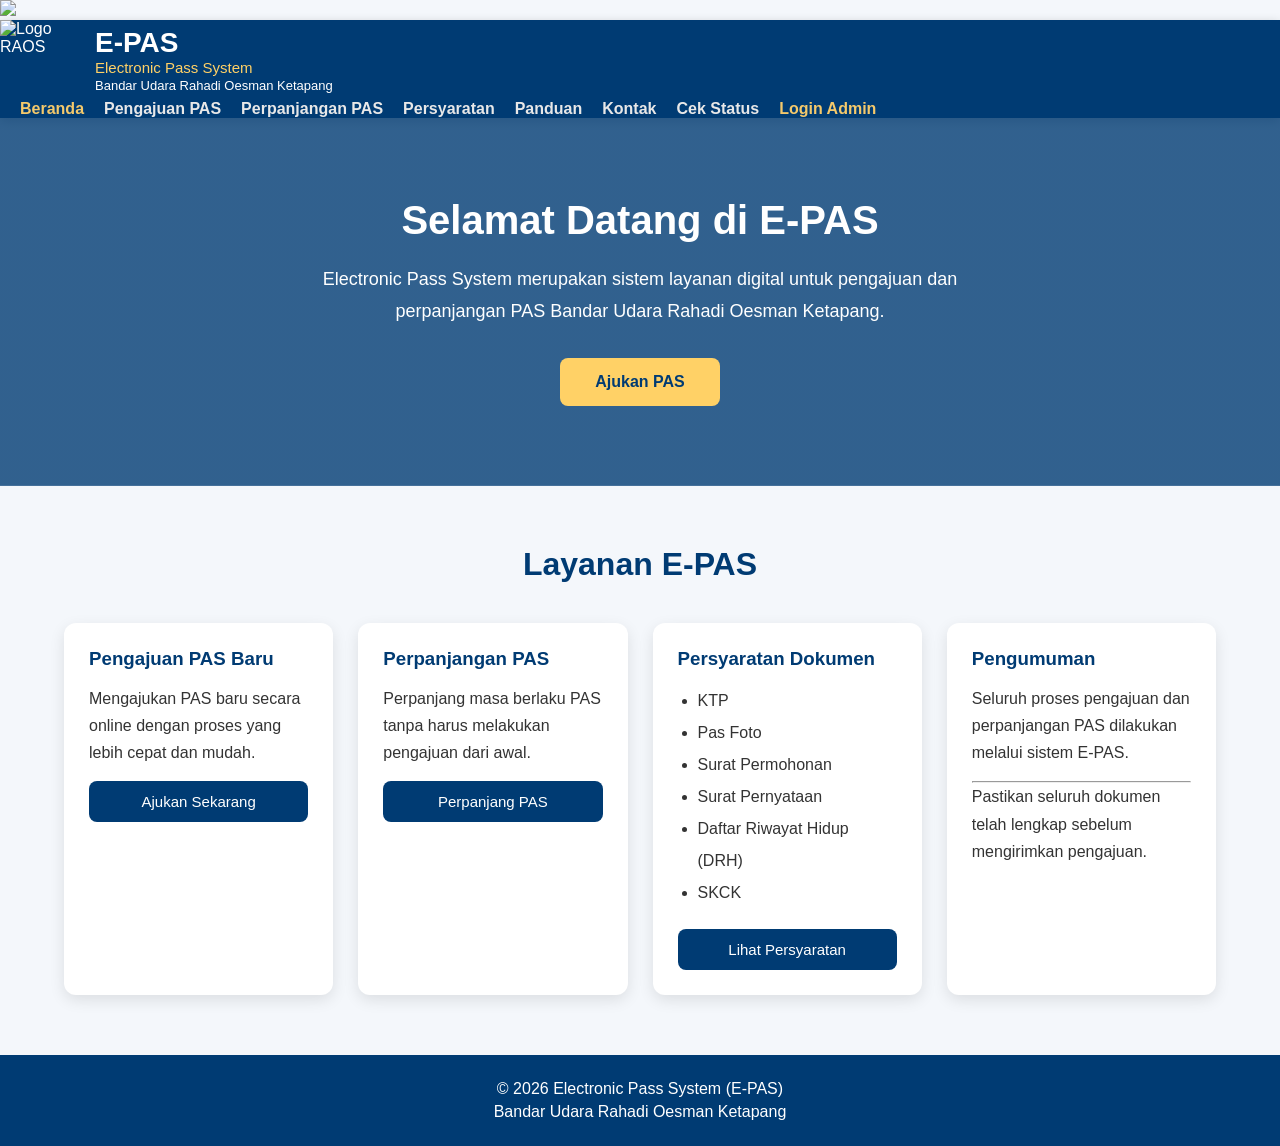
==== index.html @ f64d863c "Add files via upload" ====
<!DOCTYPE html>
<html lang="id">

<head>

<meta charset="UTF-8">
<meta name="viewport" content="width=device-width, initial-scale=1.0">

<title>E-PAS | Electronic Pass System</title>

<link rel="stylesheet" href="style.css">

</head>

<body>
  <img src="assets/IMG-20260731-WA0240.jpg" width="150">

<!-- ================= HEADER ================= -->

<header>


<div class="logo">

<img src="assets/IMG-20260731-WA0240.jpg" alt="Logo RAOS" class="logo-img">

<div class="judul">

<h1>E-PAS</h1>

<p>Electronic Pass System</p>

<span>Bandar Udara Rahadi Oesman Ketapang</span>

</div>

</div>
<nav>
    <ul>
        <li><a href="index.html" class="active">Beranda</a></li>
        <li><a href="pengajuan.html">Pengajuan PAS</a></li>
        <li><a href="perpanjangan.html">Perpanjangan PAS</a></li>
        <li><a href="persyaratan.html">Persyaratan</a></li>
        <li><a href="panduan.html">Panduan</a></li>
        <li><a href="kontak.html">Kontak</a></li>
        <li><a href="status.html">Cek Status</a></li>
        <li><a href="login.html" class="login-admin">Login Admin</a></li>
    </ul>
</nav>

</header>

<!-- ================= HERO ================= -->

<section class="hero">

<div class="hero-text">

<h2>Selamat Datang di E-PAS</h2>

<p>

Electronic Pass System merupakan sistem layanan digital
untuk pengajuan dan perpanjangan PAS Bandar Udara
Rahadi Oesman Ketapang.

</p>

<a href="pengajuan.html">

<button>

Ajukan PAS

</button>

</a>

</div>

</section>

<!-- ================= MENU ================= -->

<section class="layanan">

<h2>Layanan E-PAS</h2>

<div class="cards">

<div class="card">

<h3>Pengajuan PAS Baru</h3>

<p>

Mengajukan PAS baru secara online dengan proses yang
lebih cepat dan mudah.

</p>

<a href="pengajuan.html">

<button>

Ajukan Sekarang

</button>

</a>

</div>

<div class="card">

<h3>Perpanjangan PAS</h3>

<p>

Perpanjang masa berlaku PAS tanpa harus melakukan
pengajuan dari awal.

</p>

<a href="perpanjangan.html">

<button>

Perpanjang PAS

</button>

</a>

</div>

<div class="card">

<h3>Persyaratan Dokumen</h3>

<ul>

<li>KTP</li>

<li>Pas Foto</li>

<li>Surat Permohonan</li>

<li>Surat Pernyataan</li>

<li>Daftar Riwayat Hidup (DRH)</li>

<li>SKCK</li>

</ul>

<a href="persyaratan.html">

<button>

Lihat Persyaratan

</button>

</a>

</div>

<div class="card">

<h3>Pengumuman</h3>

<p>

Seluruh proses pengajuan dan perpanjangan PAS dilakukan
melalui sistem E-PAS.

</p>

<hr>

<p>

Pastikan seluruh dokumen telah lengkap sebelum
mengirimkan pengajuan.

</p>

</div>

</div>

</section>

<!-- ================= FOOTER ================= -->

<footer>

<p>

© 2026 Electronic Pass System (E-PAS)

</p>

<p>

Bandar Udara Rahadi Oesman Ketapang

</p>

</footer>

<script src="script.js"></script>

</body>

</html>
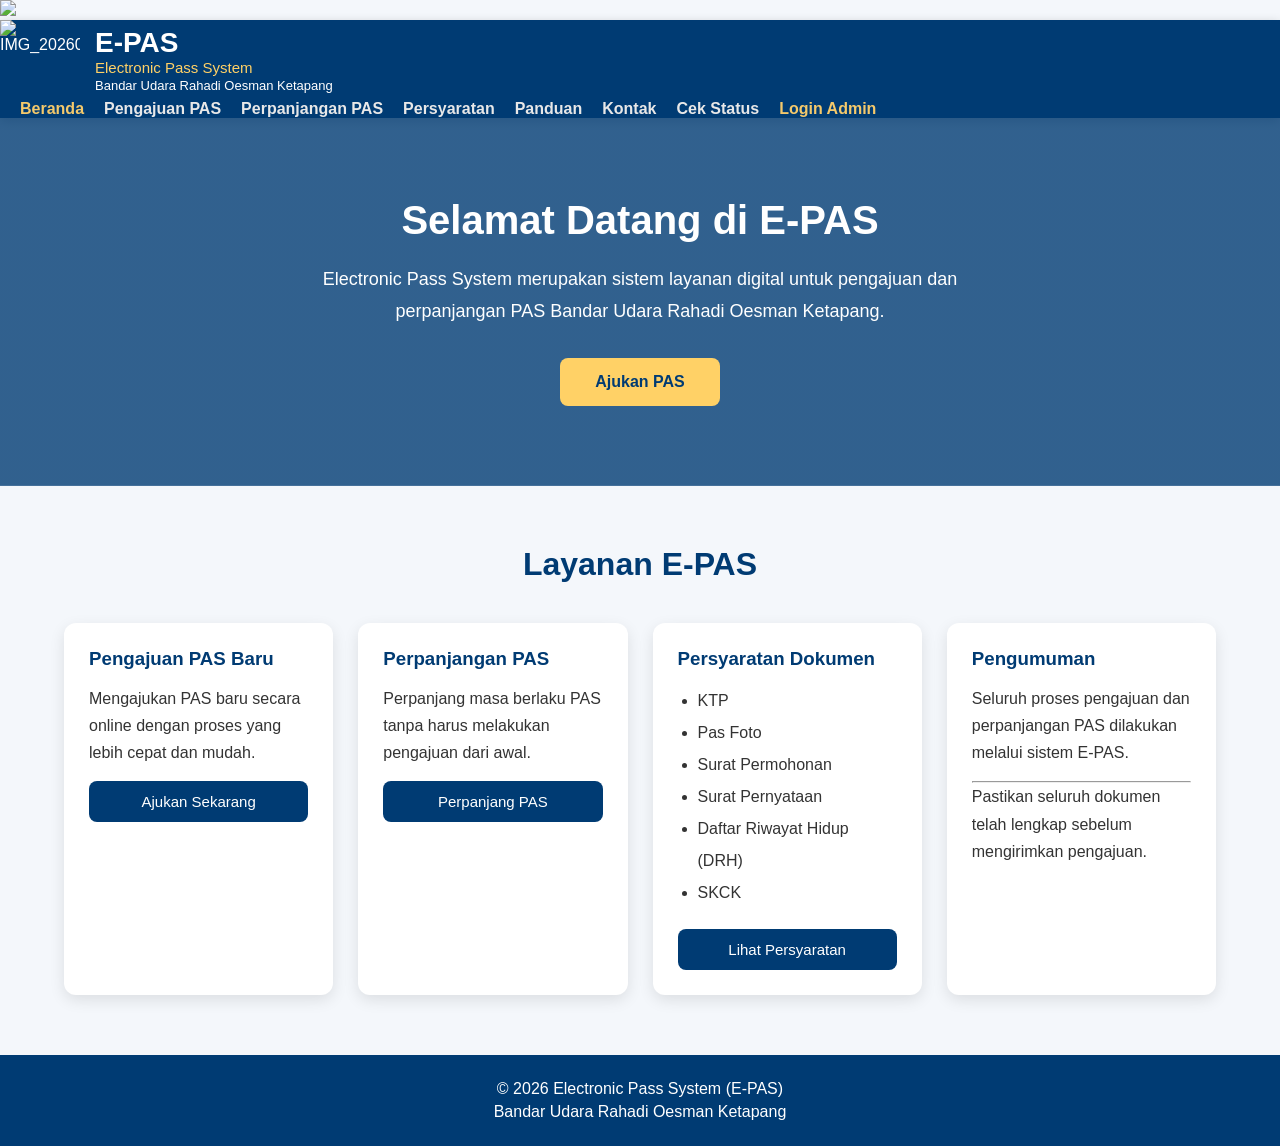
==== commit 21ecb024: "Update index.html" ====
--- a/index.html
+++ b/index.html
@@ -13,7 +13,7 @@
 </head>
 
 <body>
-  <img src="assets/IMG-20260731-WA0240.jpg" width="150">
+  <img src="assets/" IMG_20260827_091113.jpg"width="150">
 
 <!-- ================= HEADER ================= -->
 
@@ -22,7 +22,7 @@
 
 <div class="logo">
 
-<img src="assets/IMG-20260731-WA0240.jpg" alt="Logo RAOS" class="logo-img">
+<img src="assets/IMG_20260827_091113.jpg" alt="IMG_20260827_091113.jpg" class="logo-img">
 
 <div class="judul">
 
@@ -214,4 +214,4 @@
 
 </body>
 
-</html>+</html>
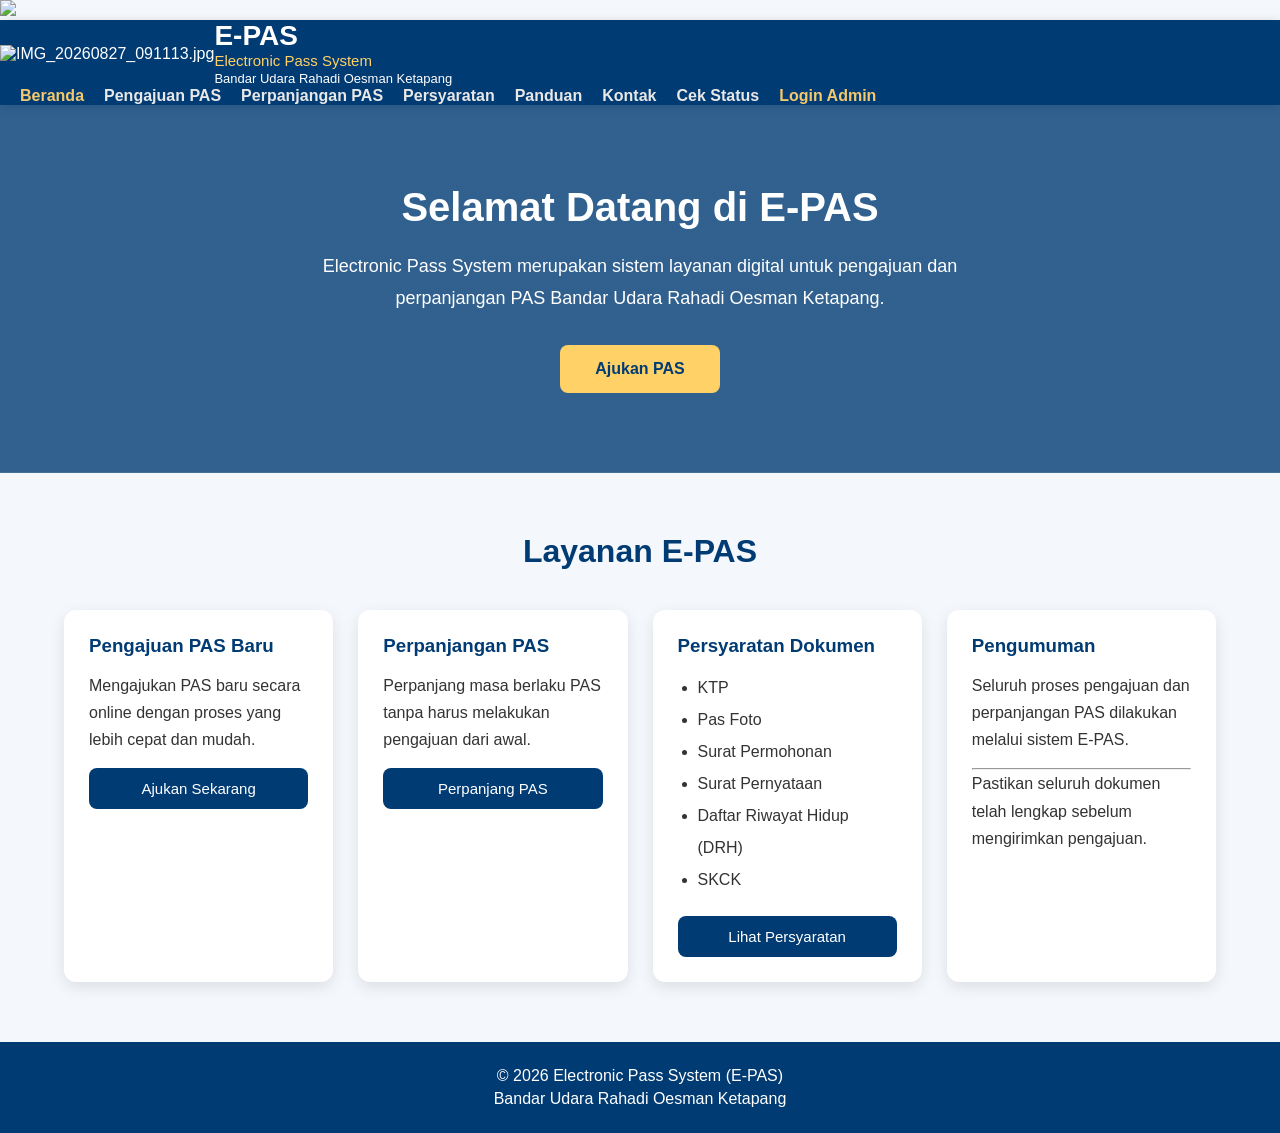
==== commit 7b31f5e2: "Update index.html" ====
--- a/index.html
+++ b/index.html
@@ -22,7 +22,7 @@
 
 <div class="logo">
 
-<img src="assets/IMG_20260827_091113.jpg" alt="IMG_20260827_091113.jpg" class="logo-img">
+<img src="assets/IMG_20260827_091113.jpg" alt="IMG_20260827_091113.jpg" class="logo-jpg">
 
 <div class="judul">
 
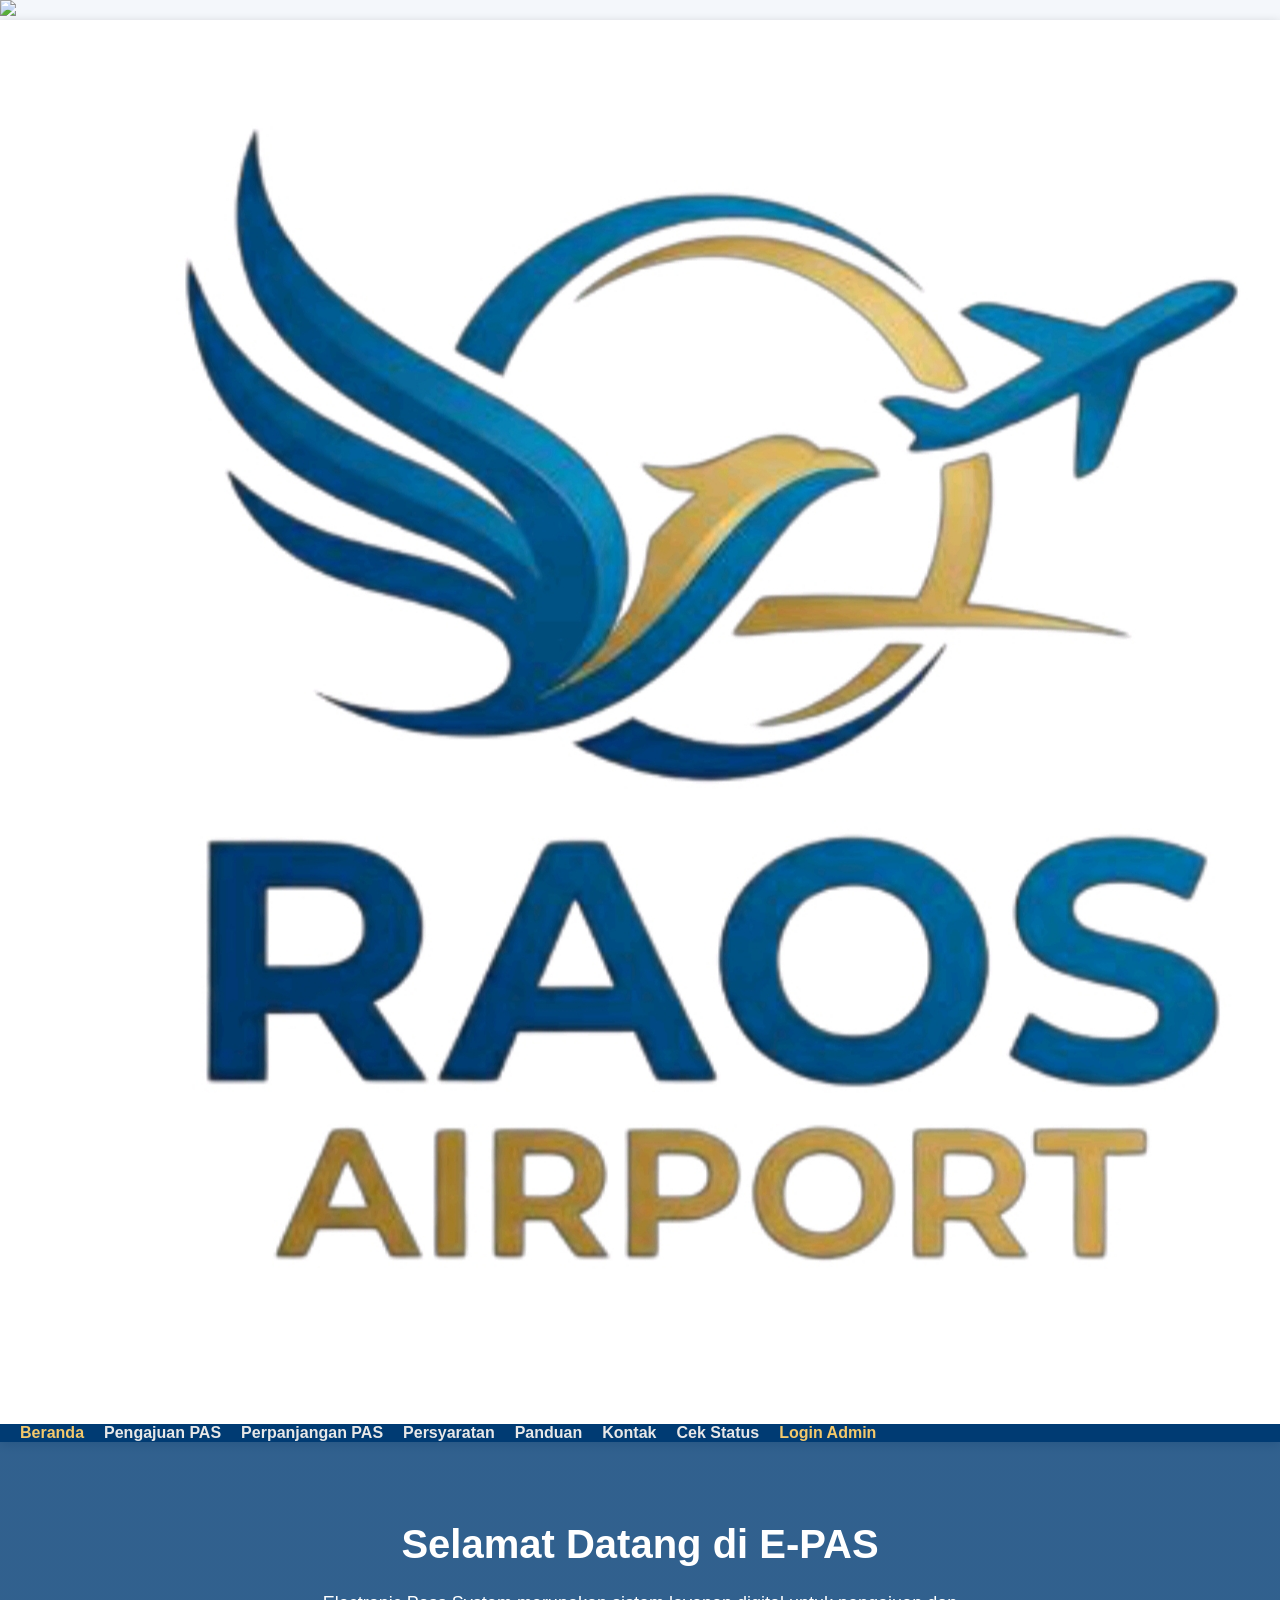
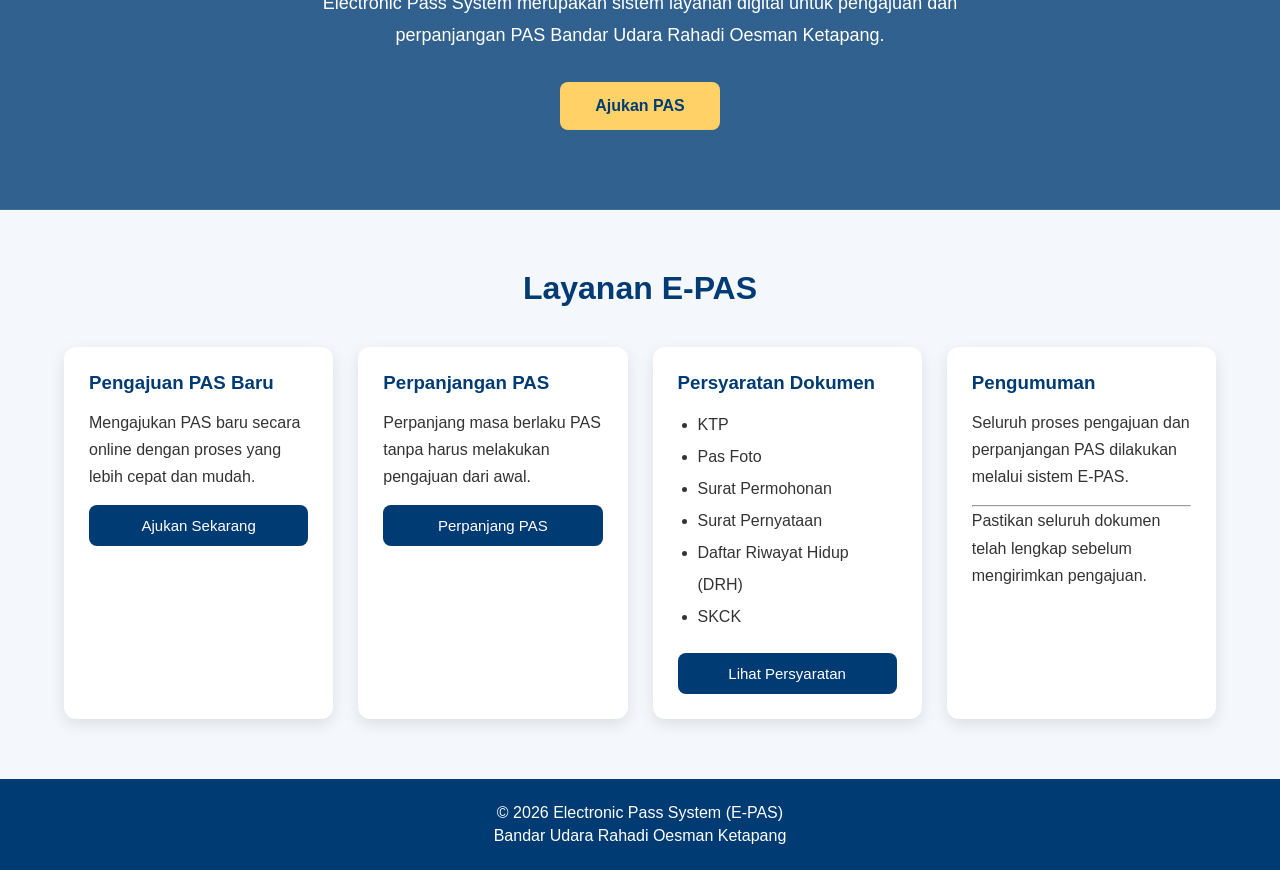
==== commit 076657a6: "Update index.html" ====
--- a/index.html
+++ b/index.html
@@ -22,7 +22,7 @@
 
 <div class="logo">
 
-<img src="assets/IMG_20260827_091113.jpg" alt="IMG_20260827_091113.jpg" class="logo-jpg">
+<img src="IMG_20260827_091113.jpg" alt="IMG_20260827_091113.jpg" class="logo-jpg">
 
 <div class="judul">
 
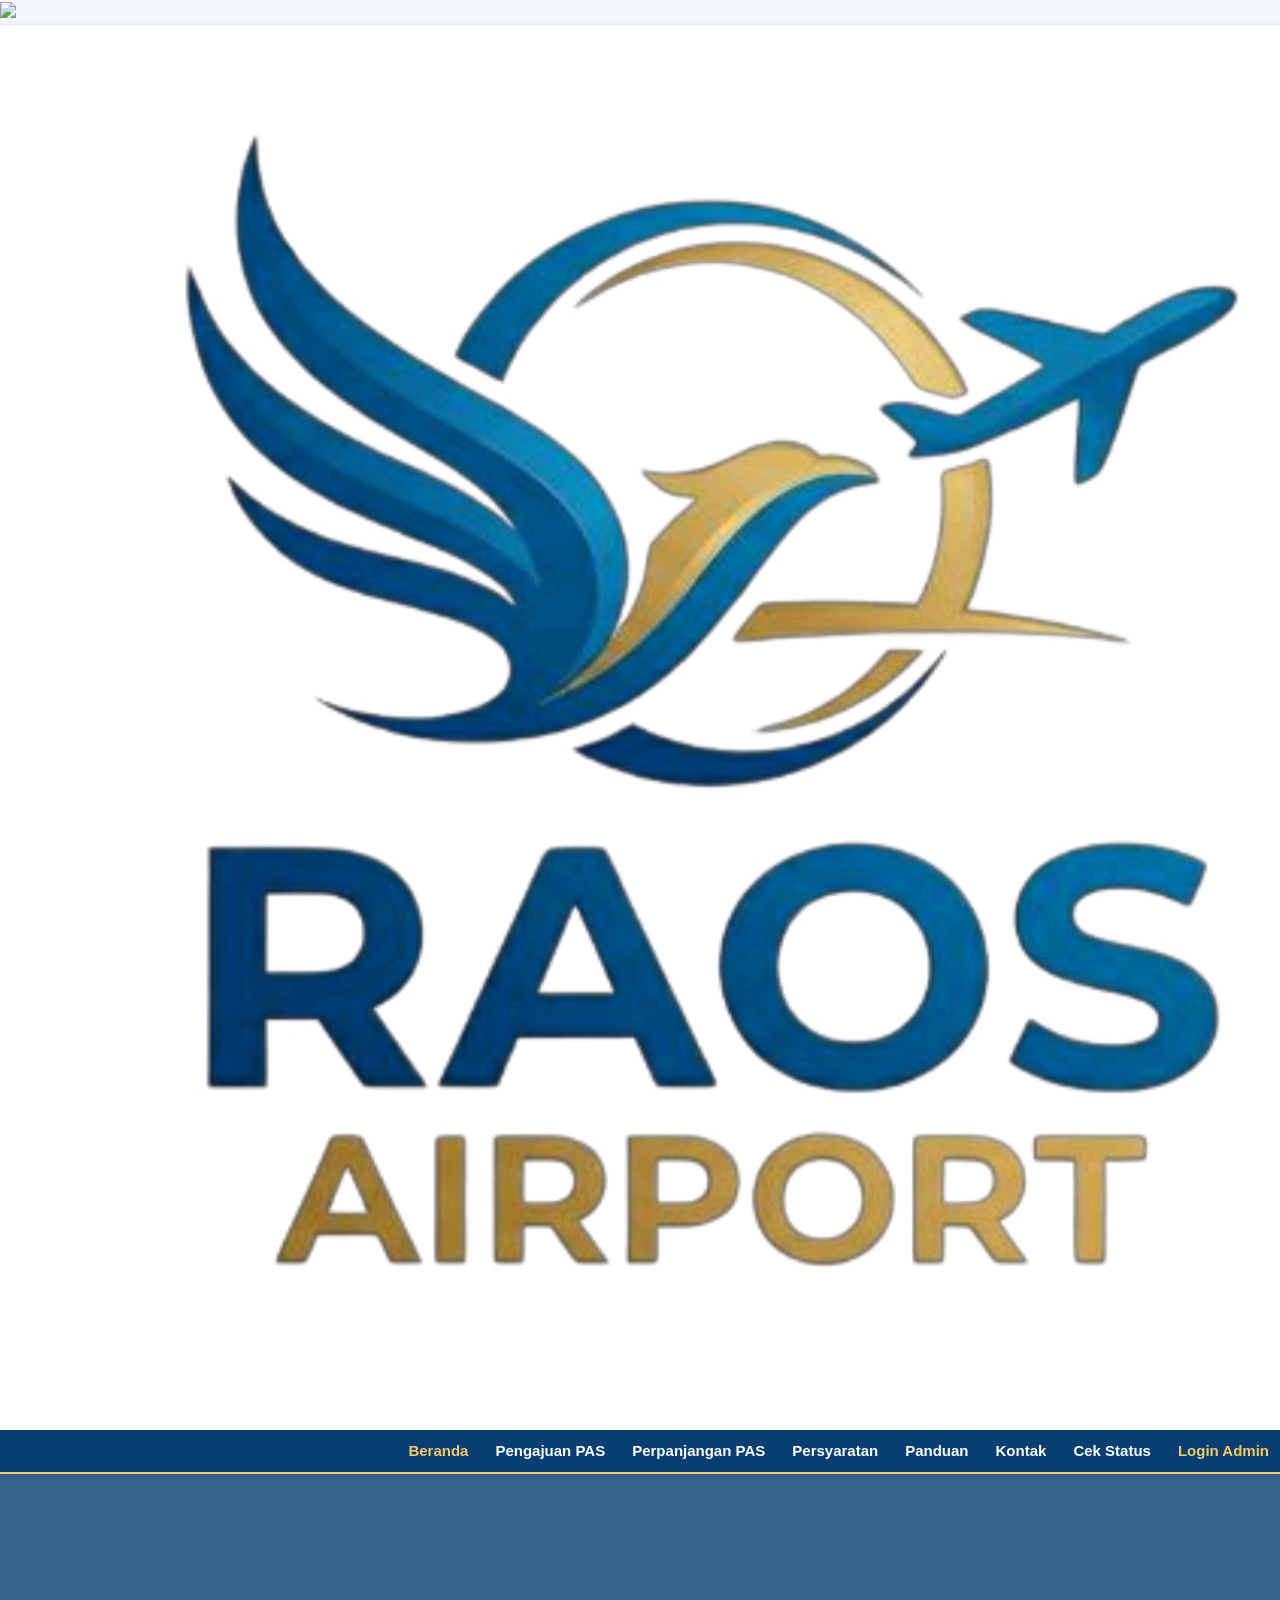
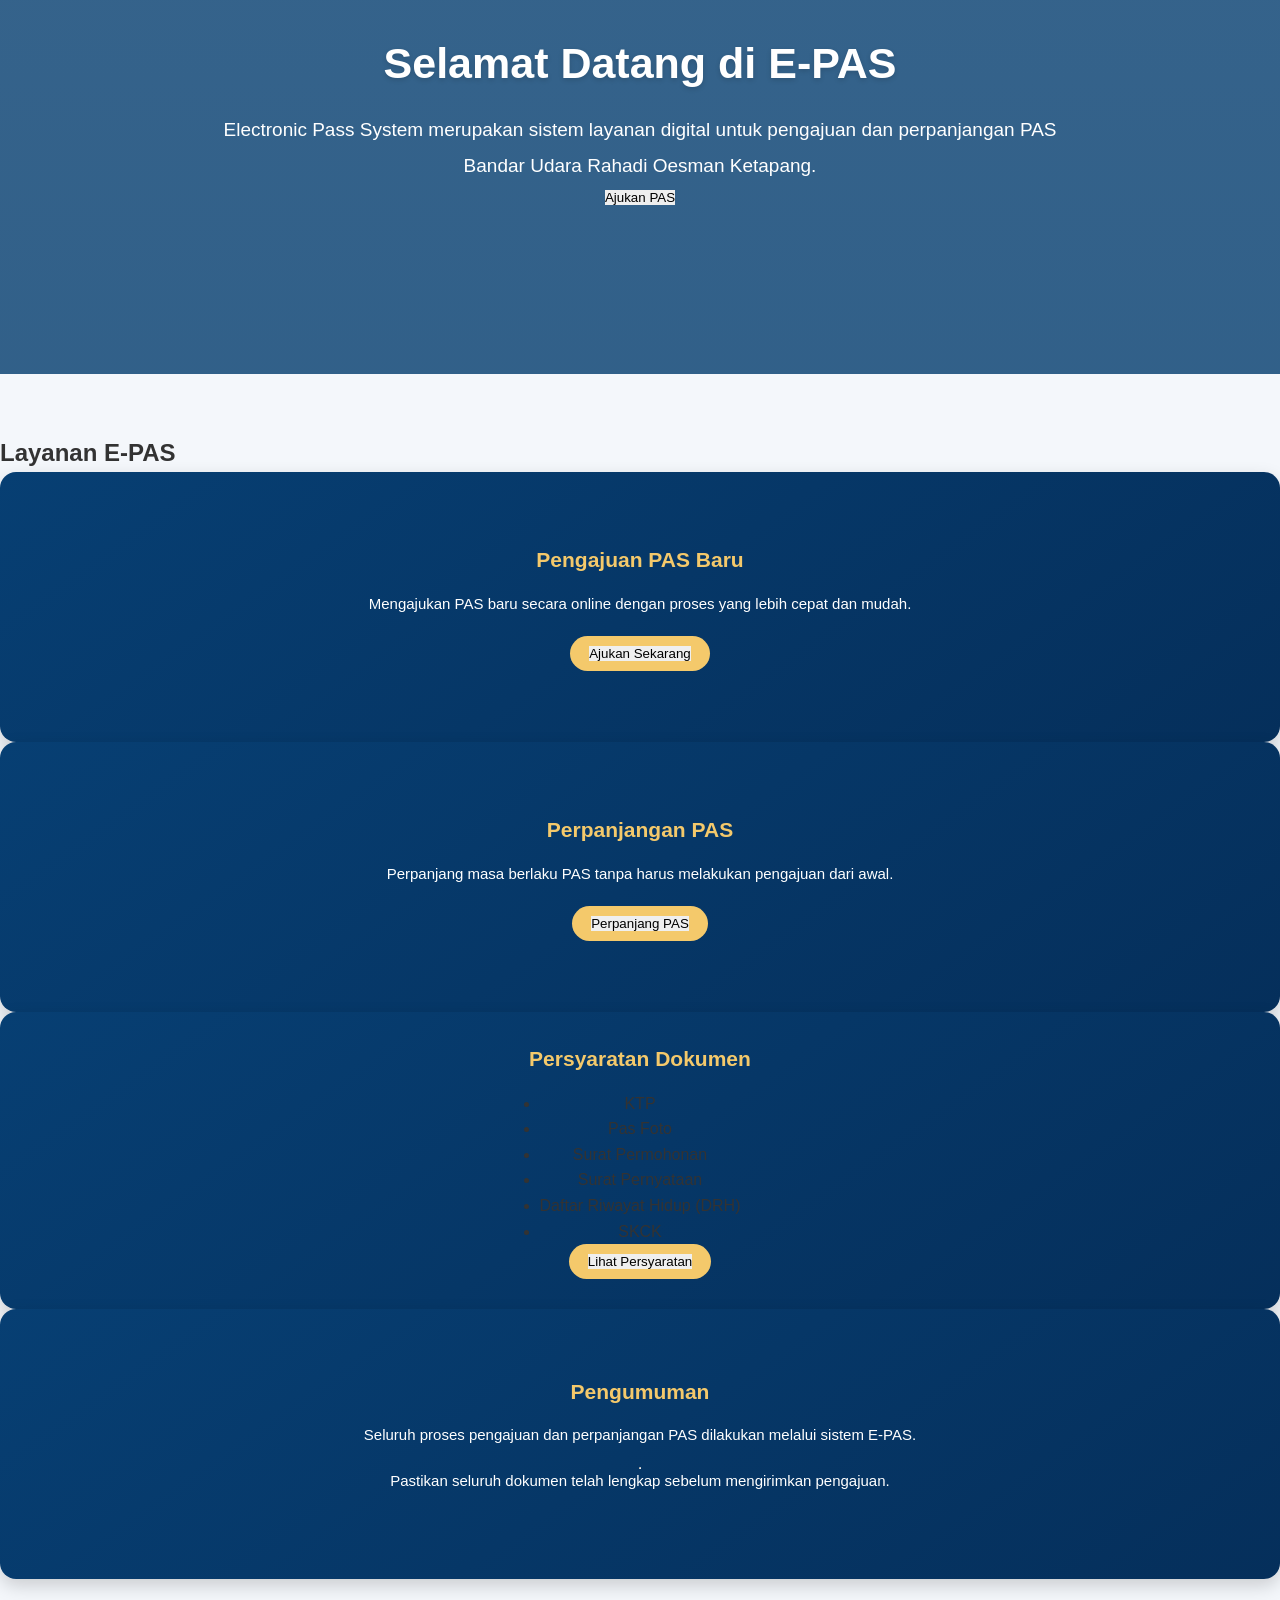
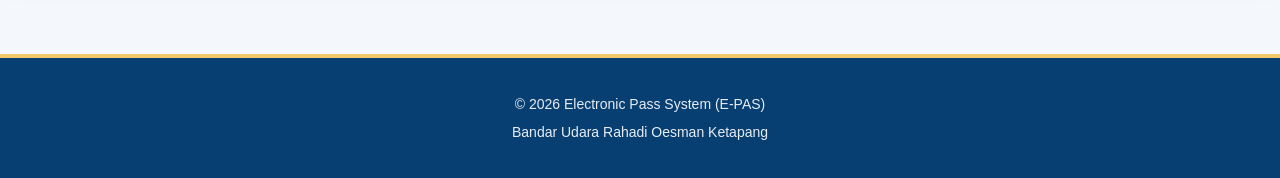
==== commit e38451da: "Update index.html" ====
--- a/index.html
+++ b/index.html
@@ -8,7 +8,7 @@
 
 <title>E-PAS | Electronic Pass System</title>
 
-<link rel="stylesheet" href="style.css">
+<link rel="stylesheet" href="style.css?v=20">
 
 </head>
 
--- a/style.css
+++ b/style.css
@@ -0,0 +1,966 @@
+/* =========================================================
+   STYLE.CSS
+   E-PAS - ELECTRONIC PASS SYSTEM
+   BANDAR UDARA RAHADI OESMAN KETAPANG
+========================================================= */
+
+
+/* =========================================================
+   RESET
+========================================================= */
+
+* {
+    margin: 0;
+    padding: 0;
+    box-sizing: border-box;
+}
+
+html {
+    scroll-behavior: smooth;
+}
+
+body {
+    font-family: Arial, Helvetica, sans-serif;
+    background: #f4f7fb;
+    color: #333;
+    line-height: 1.6;
+}
+
+
+/* =========================================================
+   WARNA
+========================================================= */
+
+:root {
+    --biru-tua: #073f73;
+    --biru-gelap: #052e56;
+    --biru: #0b4d87;
+    --kuning: #f4c96b;
+    --kuning-terang: #ffd978;
+    --putih: #ffffff;
+}
+
+
+/* =========================================================
+   CONTAINER
+========================================================= */
+
+.container {
+    width: 94%;
+    max-width: 1450px;
+    margin: 0 auto;
+}
+
+
+/* =========================================================
+   HEADER
+========================================================= */
+
+header {
+    width: 100%;
+    background: #073f73;
+    color: white;
+    border-bottom: 2px solid #f4c96b;
+    box-shadow: 0 2px 8px rgba(0, 0, 0, 0.18);
+}
+
+
+/* container header */
+
+header .container {
+    display: flex;
+    align-items: center;
+    justify-content: space-between;
+    gap: 25px;
+    padding: 10px 0;
+}
+
+
+/* =========================================================
+   BAGIAN LOGO
+========================================================= */
+
+.logo {
+    display: flex;
+    align-items: center;
+    gap: 10px;
+    flex-shrink: 0;
+}
+
+
+/* =========================================================
+   UKURAN LOGO BANDARA
+========================================================= */
+
+.logo-img {
+    width: 46px !important;
+    height: 46px !important;
+
+    max-width: 46px !important;
+    max-height: 46px !important;
+
+    object-fit: contain;
+
+    display: block;
+
+    flex-shrink: 0;
+}
+
+
+/* =========================================================
+   JUDUL DI SAMPING LOGO
+========================================================= */
+
+.judul {
+    display: flex;
+    flex-direction: column;
+    justify-content: center;
+}
+
+
+/* E-PAS */
+
+.judul h1 {
+    margin: 0;
+
+    color: white;
+
+    font-size: 27px;
+
+    font-weight: 700;
+
+    line-height: 1;
+}
+
+
+/* Electronic Pass System */
+
+.judul p {
+    margin: 5px 0 0;
+
+    color: #f4c96b;
+
+    font-size: 16px;
+
+    line-height: 1.1;
+}
+
+
+/* Bandar Udara Rahadi Oesman Ketapang */
+
+.judul span {
+    margin-top: 5px;
+
+    color: #e6edf5;
+
+    font-size: 13px;
+
+    line-height: 1.2;
+}
+
+
+/* =========================================================
+   NAVBAR
+========================================================= */
+
+nav {
+    flex: 1;
+}
+
+
+nav ul {
+    list-style: none;
+
+    display: flex;
+
+    align-items: center;
+
+    justify-content: flex-end;
+
+    gap: 5px;
+
+    flex-wrap: wrap;
+}
+
+
+nav ul li {
+    list-style: none;
+}
+
+
+nav ul li a {
+    display: block;
+
+    padding: 9px 11px;
+
+    color: #ffffff;
+
+    font-size: 15px;
+
+    font-weight: 600;
+
+    text-decoration: none;
+
+    border-radius: 5px;
+
+    transition: all 0.3s ease;
+}
+
+
+/* hover */
+
+nav ul li a:hover {
+    color: #f4c96b;
+
+    background: rgba(255, 255, 255, 0.07);
+}
+
+
+/* aktif */
+
+nav ul li a.active {
+    color: #f4c96b;
+}
+
+
+/* =========================================================
+   LOGIN ADMIN
+========================================================= */
+
+nav ul li a.login-admin,
+nav ul li a.login-admin:visited {
+    color: #f4c96b !important;
+
+    font-weight: 700;
+}
+
+
+nav ul li a.login-admin:hover {
+    color: #ffd978 !important;
+}
+
+
+/* =========================================================
+   HERO / BERANDA
+========================================================= */
+
+.hero {
+    position: relative;
+
+    min-height: 500px;
+
+    display: flex;
+
+    align-items: center;
+
+    justify-content: center;
+
+    text-align: center;
+
+    overflow: hidden;
+
+    background:
+        linear-gradient(
+            rgba(12, 67, 115, 0.82),
+            rgba(12, 67, 115, 0.84)
+        ),
+        url("background.jpg");
+
+    background-size: cover;
+
+    background-position: center;
+
+    background-repeat: no-repeat;
+
+    color: white;
+}
+
+
+/* =========================================================
+   HERO CONTENT
+========================================================= */
+
+.hero-content {
+    position: relative;
+
+    z-index: 2;
+
+    width: 92%;
+
+    max-width: 950px;
+
+    padding: 65px 20px;
+}
+
+
+/* =========================================================
+   SELAMAT DATANG DI E-PAS
+========================================================= */
+
+.hero h2 {
+    margin-bottom: 22px;
+
+    color: white;
+
+    font-size: 43px;
+
+    font-weight: 600;
+
+    line-height: 1.2;
+
+    text-shadow: 0 2px 5px rgba(0,0,0,0.15);
+}
+
+
+/* =========================================================
+   DESKRIPSI HERO
+========================================================= */
+
+.hero p {
+    max-width: 850px;
+
+    margin: 0 auto;
+
+    color: #ffffff;
+
+    font-size: 19px;
+
+    line-height: 1.9;
+
+    font-weight: 400;
+}
+
+
+/* =========================================================
+   TOMBOL AJUKAN PAS
+========================================================= */
+
+.btn {
+    display: inline-flex;
+
+    align-items: center;
+
+    justify-content: center;
+
+    margin-top: 35px;
+
+    padding: 15px 45px;
+
+    background: #f4c96b !important;
+
+    color: #073f73 !important;
+
+    text-decoration: none;
+
+    font-size: 17px;
+
+    font-weight: 700;
+
+    border-radius: 10px;
+
+    border: none;
+
+    box-shadow: 0 5px 13px rgba(0,0,0,0.18);
+
+    transition: all 0.3s ease;
+}
+
+
+.btn:hover {
+    background: #ffd978 !important;
+
+    transform: translateY(-3px);
+
+    box-shadow: 0 7px 17px rgba(0,0,0,0.22);
+}
+
+
+/* =========================================================
+   LAYANAN E-PAS
+========================================================= */
+
+.layanan {
+    padding: 60px 0 75px;
+
+    background: #f4f7fb;
+}
+
+
+.section-title {
+    margin-bottom: 35px;
+
+    text-align: center;
+
+    color: #073f73;
+
+    font-size: 32px;
+
+    font-weight: 700;
+}
+
+
+/* =========================================================
+   GRID LAYANAN
+========================================================= */
+
+.layanan-grid {
+    display: grid;
+
+    grid-template-columns: repeat(3, 1fr);
+
+    gap: 25px;
+
+    max-width: 1100px;
+
+    margin: 0 auto;
+}
+
+
+/* =========================================================
+   CARD
+========================================================= */
+
+.card {
+    position: relative;
+
+    min-height: 270px;
+
+    padding: 30px 25px;
+
+    display: flex;
+
+    flex-direction: column;
+
+    align-items: center;
+
+    justify-content: center;
+
+    text-align: center;
+
+    background:
+        linear-gradient(
+            145deg,
+            #073f73,
+            #052f5b
+        );
+
+    border-radius: 16px;
+
+    box-shadow: 0 7px 18px rgba(0,0,0,0.17);
+
+    transition: all 0.3s ease;
+}
+
+
+.card:hover {
+    transform: translateY(-6px);
+
+    box-shadow: 0 12px 25px rgba(0,0,0,0.22);
+}
+
+
+/* =========================================================
+   JUDUL CARD
+========================================================= */
+
+.card h3 {
+    margin-bottom: 15px;
+
+    color: #f4c96b !important;
+
+    font-size: 21px;
+
+    font-weight: 700;
+}
+
+
+/* =========================================================
+   TEKS CARD
+========================================================= */
+
+.card p {
+    margin-bottom: 20px;
+
+    color: white;
+
+    font-size: 15px;
+
+    line-height: 1.6;
+}
+
+
+/* =========================================================
+   TOMBOL CARD
+========================================================= */
+
+.card a {
+    display: inline-flex;
+
+    align-items: center;
+
+    justify-content: center;
+
+    padding: 10px 19px;
+
+    background: #f4c96b !important;
+
+    color: #073f73 !important;
+
+    text-decoration: none;
+
+    font-size: 14px;
+
+    font-weight: 700;
+
+    border-radius: 30px;
+
+    transition: 0.3s;
+}
+
+
+.card a:hover {
+    background: #ffd978 !important;
+
+    transform: translateY(-2px);
+}
+
+
+/* =========================================================
+   ICON CARD JIKA ADA
+========================================================= */
+
+.card i,
+.card .icon {
+    margin-bottom: 18px;
+
+    color: #f4c96b !important;
+
+    font-size: 43px;
+}
+
+
+/* =========================================================
+   FORM
+========================================================= */
+
+.form-container {
+    width: 92%;
+
+    max-width: 850px;
+
+    margin: 45px auto;
+
+    padding: 35px;
+
+    background: white;
+
+    border-radius: 14px;
+
+    border-top: 5px solid #f4c96b;
+
+    box-shadow: 0 6px 20px rgba(0,0,0,0.10);
+}
+
+
+.form-container h2 {
+    margin-bottom: 30px;
+
+    text-align: center;
+
+    color: #073f73;
+}
+
+
+.form-group {
+    margin-bottom: 20px;
+}
+
+
+.form-group label {
+    display: block;
+
+    margin-bottom: 7px;
+
+    color: #073f73;
+
+    font-weight: 700;
+}
+
+
+.form-group input,
+.form-group select,
+.form-group textarea {
+    width: 100%;
+
+    padding: 12px;
+
+    border: 1px solid #ccd4dc;
+
+    border-radius: 7px;
+
+    font-size: 15px;
+
+    outline: none;
+}
+
+
+.form-group input:focus,
+.form-group select:focus,
+.form-group textarea:focus {
+    border-color: #073f73;
+
+    box-shadow: 0 0 0 3px rgba(7,63,115,0.10);
+}
+
+
+/* =========================================================
+   TOMBOL SUBMIT
+========================================================= */
+
+button {
+    border: none;
+
+    cursor: pointer;
+}
+
+
+.btn-submit {
+    width: 100%;
+
+    padding: 14px;
+
+    background: #f4c96b;
+
+    color: #073f73;
+
+    border-radius: 8px;
+
+    font-size: 17px;
+
+    font-weight: 700;
+
+    transition: 0.3s;
+}
+
+
+.btn-submit:hover {
+    background: #ffd978;
+}
+
+
+/* =========================================================
+   STATUS
+========================================================= */
+
+.status-box {
+    width: 92%;
+
+    max-width: 1100px;
+
+    margin: 50px auto;
+
+    padding: 30px;
+
+    background: white;
+
+    border-radius: 14px;
+
+    overflow-x: auto;
+
+    box-shadow: 0 6px 20px rgba(0,0,0,0.10);
+}
+
+
+.status-box h2 {
+    margin-bottom: 25px;
+
+    text-align: center;
+
+    color: #073f73;
+}
+
+
+/* =========================================================
+   TABEL
+========================================================= */
+
+table {
+    width: 100%;
+
+    border-collapse: collapse;
+}
+
+
+table th {
+    padding: 13px;
+
+    background: #073f73;
+
+    color: white;
+
+    text-align: center;
+}
+
+
+table td {
+    padding: 12px;
+
+    text-align: center;
+
+    border-bottom: 1px solid #ddd;
+}
+
+
+table tr:hover {
+    background: #f6f8fb;
+}
+
+
+/* =========================================================
+   FOOTER
+========================================================= */
+
+footer {
+    padding: 30px 20px;
+
+    background: #073f73;
+
+    color: white;
+
+    text-align: center;
+
+    border-top: 4px solid #f4c96b;
+}
+
+
+footer p {
+    margin: 5px 0;
+
+    color: #e8edf3;
+
+    font-size: 14px;
+}
+
+
+/* =========================================================
+   TABLET
+========================================================= */
+
+@media screen and (max-width: 1100px) {
+
+    header .container {
+        flex-direction: column;
+
+        align-items: flex-start;
+
+        gap: 7px;
+    }
+
+
+    nav {
+        width: 100%;
+    }
+
+
+    nav ul {
+        justify-content: flex-start;
+    }
+
+
+    .logo-img {
+        width: 42px !important;
+        height: 42px !important;
+
+        max-width: 42px !important;
+        max-height: 42px !important;
+    }
+
+
+    .judul h1 {
+        font-size: 25px;
+    }
+
+
+    .hero h2 {
+        font-size: 40px;
+    }
+
+}
+
+
+/* =========================================================
+   HP / REDMI PAD
+========================================================= */
+
+@media screen and (max-width: 768px) {
+
+    .container {
+        width: 94%;
+    }
+
+
+    header .container {
+        padding: 9px 0;
+
+        align-items: flex-start;
+    }
+
+
+    /* LOGO LEBIH KECIL */
+
+    .logo-img {
+        width: 36px !important;
+        height: 36px !important;
+
+        max-width: 36px !important;
+        max-height: 36px !important;
+    }
+
+
+    .logo {
+        gap: 8px;
+    }
+
+
+    .judul h1 {
+        font-size: 23px;
+    }
+
+
+    .judul p {
+        font-size: 14px;
+    }
+
+
+    .judul span {
+        font-size: 12px;
+    }
+
+
+    nav ul {
+        gap: 1px;
+
+        justify-content: flex-start;
+    }
+
+
+    nav ul li a {
+        padding: 7px 8px;
+
+        font-size: 13px;
+    }
+
+
+    .hero {
+        min-height: 440px;
+    }
+
+
+    .hero-content {
+        padding: 50px 15px;
+    }
+
+
+    .hero h2 {
+        font-size: 34px;
+
+        margin-bottom: 18px;
+    }
+
+
+    .hero p {
+        font-size: 17px;
+
+        line-height: 1.7;
+    }
+
+
+    .btn {
+        padding: 13px 35px;
+
+        font-size: 16px;
+    }
+
+
+    .layanan-grid {
+        grid-template-columns: 1fr;
+
+        max-width: 500px;
+    }
+
+}
+
+
+/* =========================================================
+   HP KECIL
+========================================================= */
+
+@media screen and (max-width: 480px) {
+
+    /* logo benar-benar kecil */
+
+    .logo-img {
+        width: 31px !important;
+        height: 31px !important;
+
+        max-width: 31px !important;
+        max-height: 31px !important;
+    }
+
+
+    .judul h1 {
+        font-size: 20px;
+    }
+
+
+    .judul p {
+        font-size: 12px;
+    }
+
+
+    .judul span {
+        font-size: 10px;
+    }
+
+
+    nav ul li a {
+        padding: 6px;
+
+        font-size: 12px;
+    }
+
+
+    .hero {
+        min-height: 400px;
+    }
+
+
+    .hero h2 {
+        font-size: 29px;
+    }
+
+
+    .hero p {
+        font-size: 15px;
+    }
+
+
+    .btn {
+        padding: 12px 28px;
+
+        font-size: 15px;
+    }
+
+
+    .card {
+        min-height: 245px;
+
+        padding: 25px 20px;
+    }
+
+
+    .card h3 {
+        font-size: 19px;
+    }
+
+}
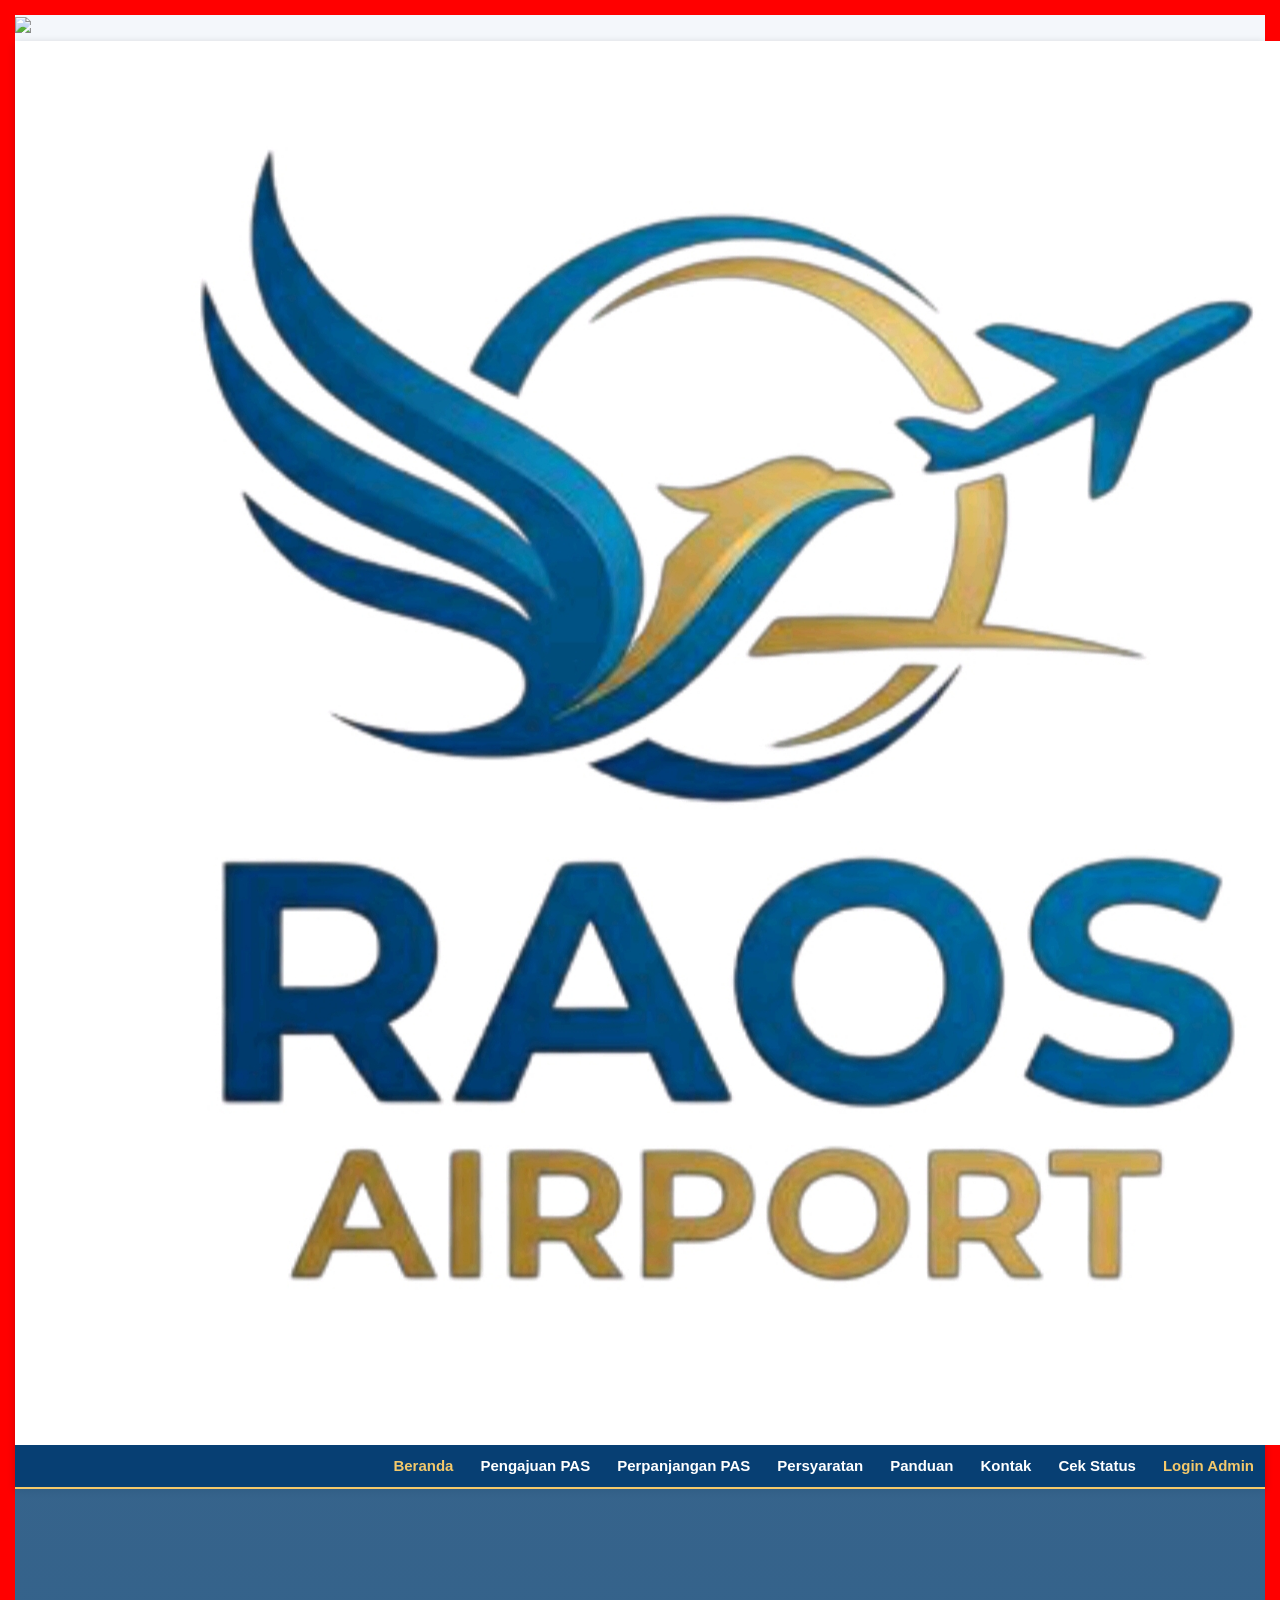
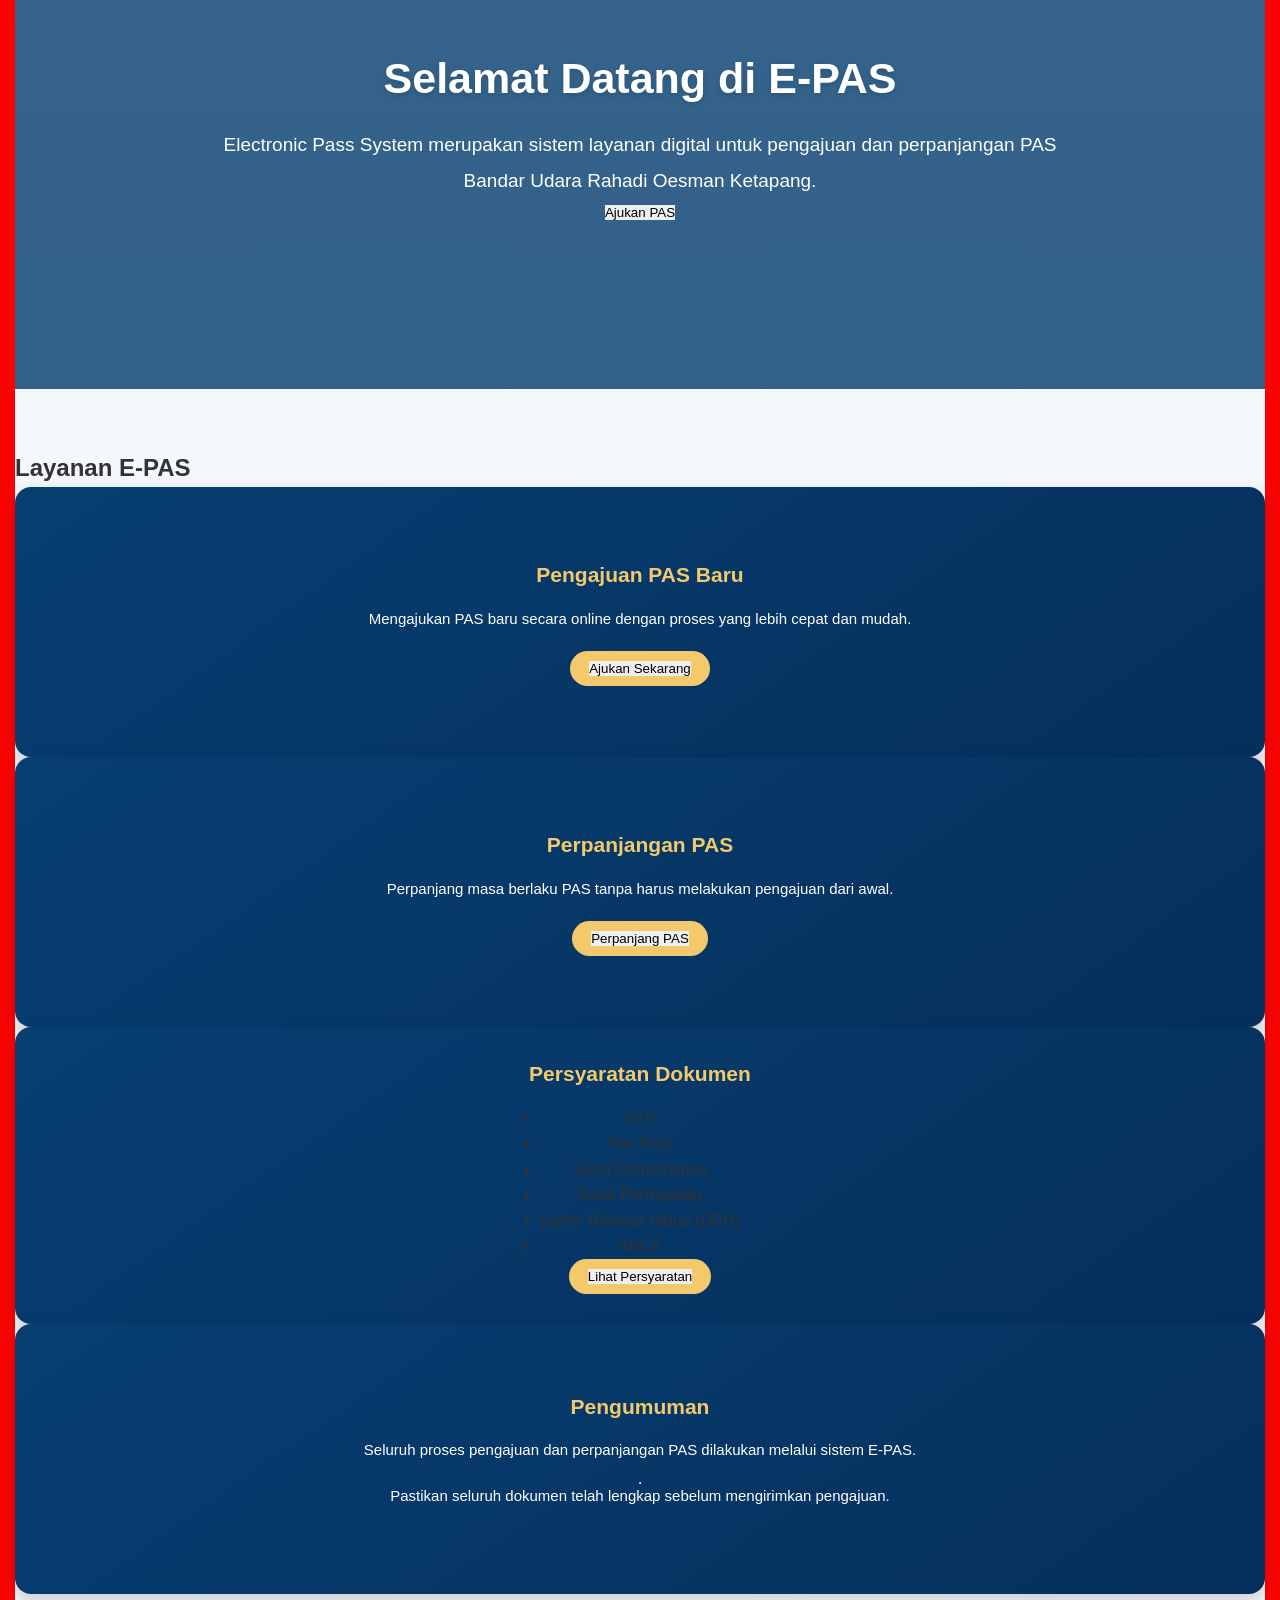
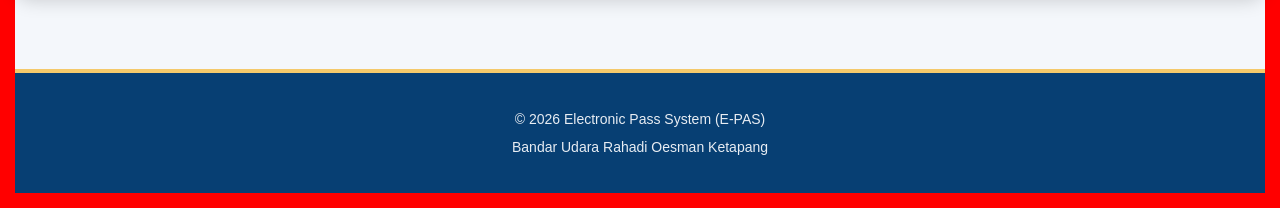
==== commit c6c18807: "Update index.html" ====
--- a/index.html
+++ b/index.html
@@ -8,7 +8,7 @@
 
 <title>E-PAS | Electronic Pass System</title>
 
-<link rel="stylesheet" href="style.css?v=20">
+<link rel="stylesheet" href="./style.css?v=99">
 
 </head>
 
--- a/style.css
+++ b/style.css
@@ -964,3 +964,15 @@
     }
 
 }
+/* TEST CSS */
+
+body {
+    border: 15px solid red !important;
+}
+
+.logo-img {
+    width: 25px !important;
+    height: 25px !important;
+    max-width: 25px !important;
+    max-height: 25px !important;
+}
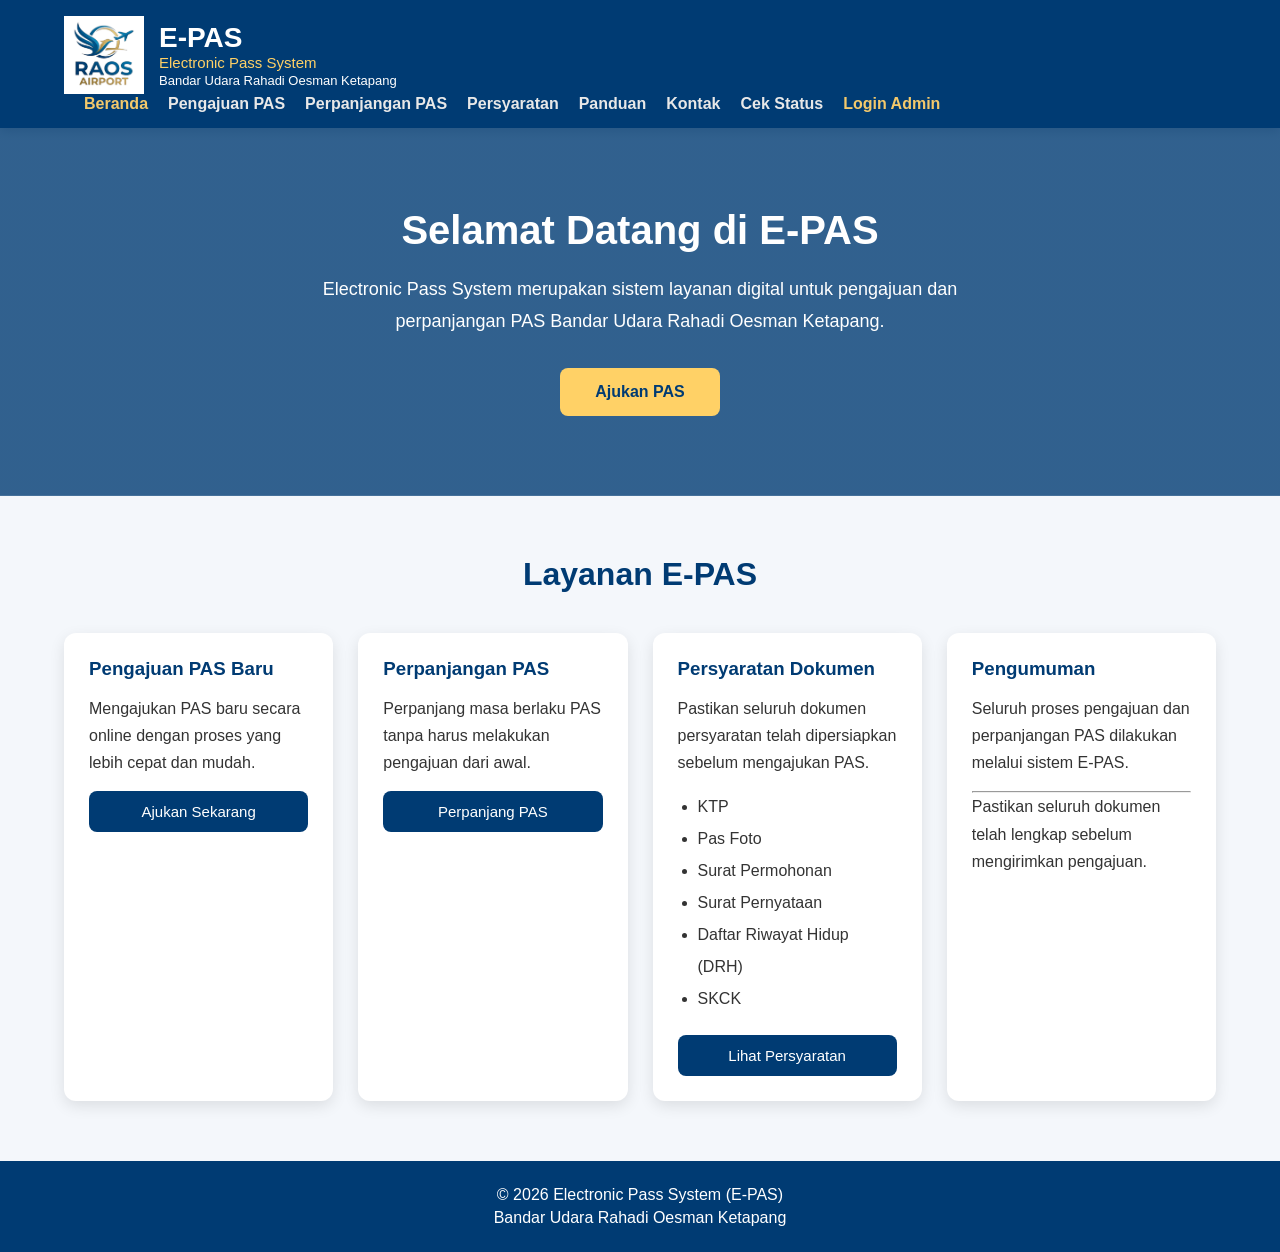
==== commit d12a3923: "Update index.html" ====
--- a/index.html
+++ b/index.html
@@ -2,215 +2,291 @@
 <html lang="id">
 
 <head>
-
-<meta charset="UTF-8">
-<meta name="viewport" content="width=device-width, initial-scale=1.0">
-
-<title>E-PAS | Electronic Pass System</title>
-
-<link rel="stylesheet" href="./style.css?v=99">
-
+    <meta charset="UTF-8">
+    <meta name="viewport" content="width=device-width, initial-scale=1.0">
+
+    <title>E-PAS | Electronic Pass System</title>
+
+    <!-- CSS -->
+    <link rel="stylesheet" href="style.css?v=100">
 </head>
 
 <body>
-  <img src="assets/" IMG_20260827_091113.jpg"width="150">
-
-<!-- ================= HEADER ================= -->
-
-<header>
-
-
-<div class="logo">
-
-<img src="IMG_20260827_091113.jpg" alt="IMG_20260827_091113.jpg" class="logo-jpg">
-
-<div class="judul">
-
-<h1>E-PAS</h1>
-
-<p>Electronic Pass System</p>
-
-<span>Bandar Udara Rahadi Oesman Ketapang</span>
-
-</div>
-
-</div>
-<nav>
-    <ul>
-        <li><a href="index.html" class="active">Beranda</a></li>
-        <li><a href="pengajuan.html">Pengajuan PAS</a></li>
-        <li><a href="perpanjangan.html">Perpanjangan PAS</a></li>
-        <li><a href="persyaratan.html">Persyaratan</a></li>
-        <li><a href="panduan.html">Panduan</a></li>
-        <li><a href="kontak.html">Kontak</a></li>
-        <li><a href="status.html">Cek Status</a></li>
-        <li><a href="login.html" class="login-admin">Login Admin</a></li>
-    </ul>
-</nav>
-
-</header>
-
-<!-- ================= HERO ================= -->
-
-<section class="hero">
-
-<div class="hero-text">
-
-<h2>Selamat Datang di E-PAS</h2>
-
-<p>
-
-Electronic Pass System merupakan sistem layanan digital
-untuk pengajuan dan perpanjangan PAS Bandar Udara
-Rahadi Oesman Ketapang.
-
-</p>
-
-<a href="pengajuan.html">
-
-<button>
-
-Ajukan PAS
-
-</button>
-
-</a>
-
-</div>
-
-</section>
-
-<!-- ================= MENU ================= -->
-
-<section class="layanan">
-
-<h2>Layanan E-PAS</h2>
-
-<div class="cards">
-
-<div class="card">
-
-<h3>Pengajuan PAS Baru</h3>
-
-<p>
-
-Mengajukan PAS baru secara online dengan proses yang
-lebih cepat dan mudah.
-
-</p>
-
-<a href="pengajuan.html">
-
-<button>
-
-Ajukan Sekarang
-
-</button>
-
-</a>
-
-</div>
-
-<div class="card">
-
-<h3>Perpanjangan PAS</h3>
-
-<p>
-
-Perpanjang masa berlaku PAS tanpa harus melakukan
-pengajuan dari awal.
-
-</p>
-
-<a href="perpanjangan.html">
-
-<button>
-
-Perpanjang PAS
-
-</button>
-
-</a>
-
-</div>
-
-<div class="card">
-
-<h3>Persyaratan Dokumen</h3>
-
-<ul>
-
-<li>KTP</li>
-
-<li>Pas Foto</li>
-
-<li>Surat Permohonan</li>
-
-<li>Surat Pernyataan</li>
-
-<li>Daftar Riwayat Hidup (DRH)</li>
-
-<li>SKCK</li>
-
-</ul>
-
-<a href="persyaratan.html">
-
-<button>
-
-Lihat Persyaratan
-
-</button>
-
-</a>
-
-</div>
-
-<div class="card">
-
-<h3>Pengumuman</h3>
-
-<p>
-
-Seluruh proses pengajuan dan perpanjangan PAS dilakukan
-melalui sistem E-PAS.
-
-</p>
-
-<hr>
-
-<p>
-
-Pastikan seluruh dokumen telah lengkap sebelum
-mengirimkan pengajuan.
-
-</p>
-
-</div>
-
-</div>
-
-</section>
-
-<!-- ================= FOOTER ================= -->
-
-<footer>
-
-<p>
-
-© 2026 Electronic Pass System (E-PAS)
-
-</p>
-
-<p>
-
-Bandar Udara Rahadi Oesman Ketapang
-
-</p>
-
-</footer>
-
-<script src="script.js"></script>
+
+    <!-- ================= HEADER ================= -->
+
+    <header>
+
+        <div class="container">
+
+            <!-- LOGO + IDENTITAS -->
+            <div class="logo">
+
+                <img
+                    src="IMG_20260827_091113.jpg"
+                    alt="Logo Bandar Udara Rahadi Oesman Ketapang"
+                    class="logo-img"
+                >
+
+                <div class="judul">
+
+                    <h1>E-PAS</h1>
+
+                    <p>
+                        Electronic Pass System
+                    </p>
+
+                    <span>
+                        Bandar Udara Rahadi Oesman Ketapang
+                    </span>
+
+                </div>
+
+            </div>
+
+
+            <!-- ================= NAVIGATION ================= -->
+
+            <nav>
+
+                <ul>
+
+                    <li>
+                        <a href="index.html" class="active">
+                            Beranda
+                        </a>
+                    </li>
+
+                    <li>
+                        <a href="pengajuan.html">
+                            Pengajuan PAS
+                        </a>
+                    </li>
+
+                    <li>
+                        <a href="perpanjangan.html">
+                            Perpanjangan PAS
+                        </a>
+                    </li>
+
+                    <li>
+                        <a href="persyaratan.html">
+                            Persyaratan
+                        </a>
+                    </li>
+
+                    <li>
+                        <a href="panduan.html">
+                            Panduan
+                        </a>
+                    </li>
+
+                    <li>
+                        <a href="kontak.html">
+                            Kontak
+                        </a>
+                    </li>
+
+                    <li>
+                        <a href="status.html">
+                            Cek Status
+                        </a>
+                    </li>
+
+                    <li>
+                        <a
+                            href="login.html"
+                            class="login-admin"
+                        >
+                            Login Admin
+                        </a>
+                    </li>
+
+                </ul>
+
+            </nav>
+
+        </div>
+
+    </header>
+
+
+    <!-- ================= HERO ================= -->
+
+    <section class="hero">
+
+        <div class="hero-text">
+
+            <h2>
+                Selamat Datang di E-PAS
+            </h2>
+
+            <p>
+                Electronic Pass System merupakan sistem layanan digital
+                untuk pengajuan dan perpanjangan PAS Bandar Udara
+                Rahadi Oesman Ketapang.
+            </p>
+
+            <a
+                href="pengajuan.html"
+                class="hero-link"
+            >
+                <button type="button">
+                    Ajukan PAS
+                </button>
+            </a>
+
+        </div>
+
+    </section>
+
+
+    <!-- ================= LAYANAN ================= -->
+
+    <section class="layanan">
+
+        <h2>
+            Layanan E-PAS
+        </h2>
+
+
+        <div class="cards">
+
+
+            <!-- ================= CARD 1 ================= -->
+
+            <div class="card">
+
+                <h3>
+                    Pengajuan PAS Baru
+                </h3>
+
+                <p>
+                    Mengajukan PAS baru secara online dengan proses
+                    yang lebih cepat dan mudah.
+                </p>
+
+                <a href="pengajuan.html">
+
+                    <button type="button">
+                        Ajukan Sekarang
+                    </button>
+
+                </a>
+
+            </div>
+
+
+            <!-- ================= CARD 2 ================= -->
+
+            <div class="card">
+
+                <h3>
+                    Perpanjangan PAS
+                </h3>
+
+                <p>
+                    Perpanjang masa berlaku PAS tanpa harus
+                    melakukan pengajuan dari awal.
+                </p>
+
+                <a href="perpanjangan.html">
+
+                    <button type="button">
+                        Perpanjang PAS
+                    </button>
+
+                </a>
+
+            </div>
+
+
+            <!-- ================= CARD 3 ================= -->
+
+            <div class="card">
+
+                <h3>
+                    Persyaratan Dokumen
+                </h3>
+
+                <p>
+                    Pastikan seluruh dokumen persyaratan telah
+                    dipersiapkan sebelum mengajukan PAS.
+                </p>
+
+                <ul>
+
+                    <li>KTP</li>
+
+                    <li>Pas Foto</li>
+
+                    <li>Surat Permohonan</li>
+
+                    <li>Surat Pernyataan</li>
+
+                    <li>
+                        Daftar Riwayat Hidup (DRH)
+                    </li>
+
+                    <li>SKCK</li>
+
+                </ul>
+
+                <a href="persyaratan.html">
+
+                    <button type="button">
+                        Lihat Persyaratan
+                    </button>
+
+                </a>
+
+            </div>
+
+
+            <!-- ================= CARD 4 ================= -->
+
+            <div class="card">
+
+                <h3>
+                    Pengumuman
+                </h3>
+
+                <p>
+                    Seluruh proses pengajuan dan perpanjangan PAS
+                    dilakukan melalui sistem E-PAS.
+                </p>
+
+                <hr>
+
+                <p>
+                    Pastikan seluruh dokumen telah lengkap sebelum
+                    mengirimkan pengajuan.
+                </p>
+
+            </div>
+
+        </div>
+
+    </section>
+
+
+    <!-- ================= FOOTER ================= -->
+
+    <footer>
+
+        <p>
+            © 2026 Electronic Pass System (E-PAS)
+        </p>
+
+        <p>
+            Bandar Udara Rahadi Oesman Ketapang
+        </p>
+
+    </footer>
+
+
+    <!-- JAVASCRIPT -->
+    <script src="script.js"></script>
 
 </body>
 
